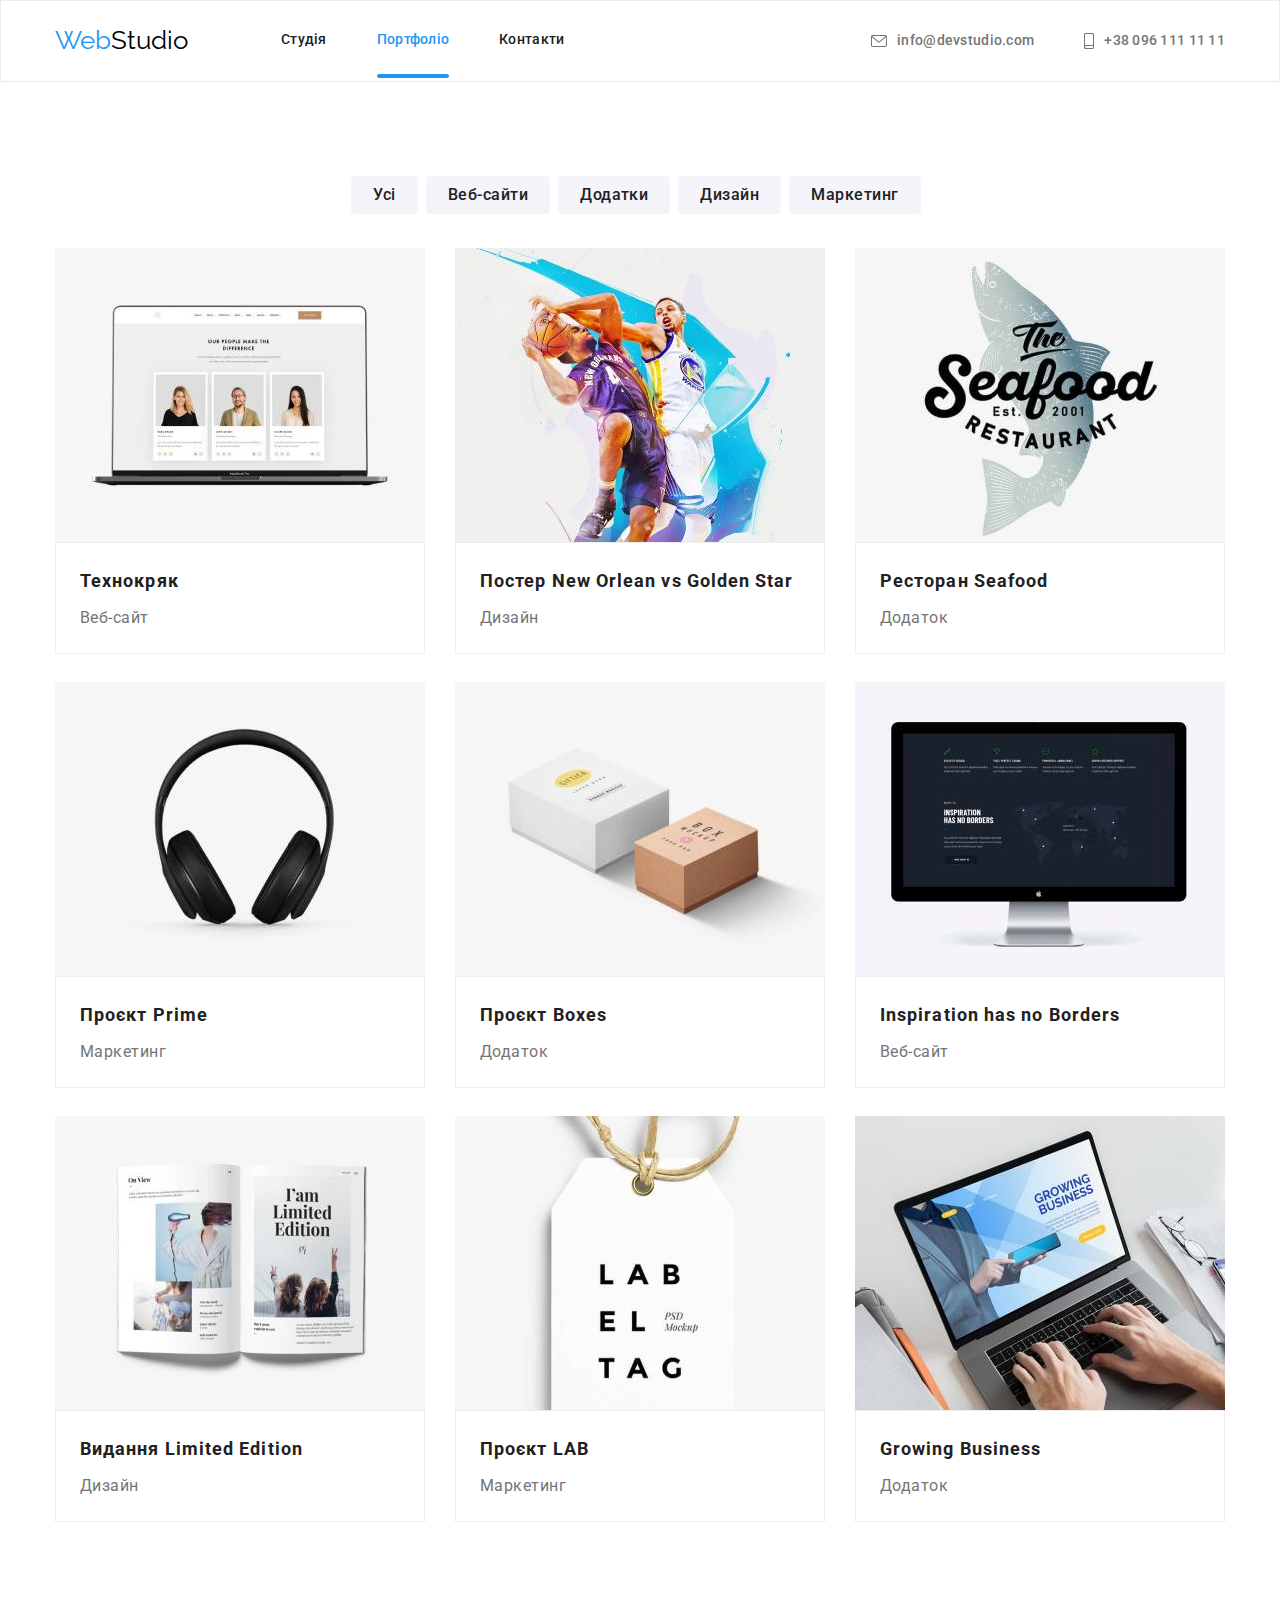
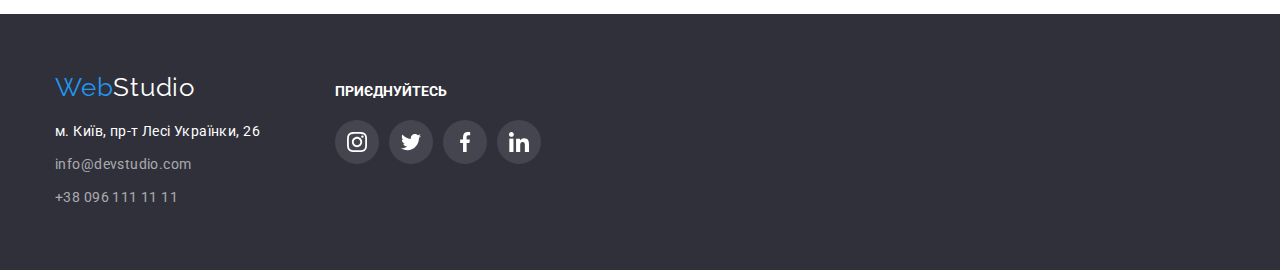
==== portfolio.html @ a906ef78 "hw" ====
<!DOCTYPE html>
<html lang="uk">
  <head>
    <meta charset="UTF-8" />
    <meta http-equiv="X-UA-Compatible" content="IE=edge" />
    <meta name="viewport" content="width=device-width, initial-scale=1.0" />
    <link rel="stylesheet" href="./css/modern-normalize.css" />
    <link rel="preconnect" href="https://fonts.googleapis.com" />
    <link rel="preconnect" href="https://fonts.gstatic.com" crossorigin />
    <link
      href="https://fonts.googleapis.com/css2?family=Raleway:wght@700&family=Roboto:wght@400;500;700;900&display=swap"
      rel="stylesheet"
    />
    <link rel="stylesheet" href="css/styles.css" />
    <title>Портфоліо</title>
  </head>
  <body>
    <header>
      <div class="container">
        <nav class="nav">
          <div class="logo">
            <a href="index.html"><span>Web</span>Studio</a>
          </div>
          <ul class="navbar">
            <li class="navbar_item"><a href="index.html">Студія</a></li>
            <li class="navbar_item current">
              <a href="portfolio.html" class="active_page">Портфоліо</a>
            </li>
            <li class="navbar_item"><a href="#">Контакти</a></li>
          </ul>
        </nav>
        <ul class="contacts">
          <li>
            <a href="mailto:info@devstudio.com" class="contacts-link">
              <svg class="icon-mail" width="16" height="12">
                <use href="img/features-img/sprite.svg#icon-mail"></use>
              </svg>
              info@devstudio.com</a
            >
          </li>
          <li>
            <a href="tel:+380961111111" class="contacts-link">
              <svg class="icon-smartphone" width="10" height="16">
                <use href="img/features-img/sprite.svg#icon-smartphone"></use>
              </svg>
              +38 096 111 11 11
            </a>
          </li>
        </ul>
      </div>
    </header>

    <main>
      <section class="portfolio_cards section">
        <div class="container">
          <h1 hidden>.</h1>
          <ul class="button_list">
            <li class="port_btn">
              <button type="button" class="filter">Усі</button>
            </li>
            <li class="port_btn">
              <button type="button" class="filter">Веб-сайти</button>
            </li>
            <li class="port_btn">
              <button type="button" class="filter">Додатки</button>
            </li>
            <li class="port_btn">
              <button type="button" class="filter">Дизайн</button>
            </li>
            <li class="port_btn">
              <button type="button" class="filter">Маркетинг</button>
            </li>
          </ul>

          <ul class="portfolio_list">
            <li class="port_list_item">
              <div class="portfolio_decription">
                <a
                  href="#"
                  target="_blank"
                  rel="noopener noreferrer"
                  class="portfolio-link"
                >
                  <img src="img/project_1.jpg" alt="Технокряк" width="370" />
                  <p class="portfolio-massage">
                    Ресурс пропонує комплексні пропозиції з різним рівнем
                    функціоналу та сервісів. Все це дозволить відвідувачу
                    отримати вичерпні відомості про компанію чи приватну особу.
                  </p>
                </a>
              </div>
              <div class="port-title">
                <h2>Технокряк</h2>
                <p>Веб-сайт</p>
              </div>
            </li>
            <li class="port_list_item">
              <div class="portfolio_decription">
                <a
                  href="#"
                  target="_blank"
                  rel="noopener noreferrer"
                  class="portfolio-link"
                >
                  <img
                    src="img/project_2.jpg"
                    alt="Постер New Orlean vs Golden Star"
                    width="370"
                  />
                  <p class="portfolio-massage">
                    Ресурс пропонує комплексні пропозиції з різним рівнем
                    функціоналу та сервісів. Все це дозволить відвідувачу
                    отримати вичерпні відомості про компанію чи приватну особу.
                  </p>
                </a>
              </div>
              <div class="port-title">
                <h2>Постер New Orlean vs Golden Star</h2>
                <p>Дизайн</p>
              </div>
            </li>
            <li class="port_list_item">
              <div class="portfolio_decription">
                <a
                  href="#"
                  target="_blank"
                  rel="noopener noreferrer"
                  class="portfolio-link"
                >
                  <img
                    src="img/project_3.jpg"
                    alt="Ресторан Seafood"
                    width="370"
                  />
                  <p class="portfolio-massage">
                    Ресурс пропонує комплексні пропозиції з різним рівнем
                    функціоналу та сервісів. Все це дозволить відвідувачу
                    отримати вичерпні відомості про компанію чи приватну особу.
                  </p>
               
              </div>
              <div class="port-title">
                <h2>Ресторан Seafood</h2>
                <p>Додаток</p>
              </div>
            </a>
            </li>
            <li class="port_list_item">
              <div class="portfolio_decription">
                <a
                  href="#"
                  target="_blank"
                  rel="noopener noreferrer"
                  class="portfolio-link"
                >
                  <img src="img/project_4.jpg" alt="Проєкт Prime" width="370" />
                  <p class="portfolio-massage">
                    Ресурс пропонує комплексні пропозиції з різним рівнем
                    функціоналу та сервісів. Все це дозволить відвідувачу
                    отримати вичерпні відомості про компанію чи приватну особу.
                  </p>
                </a>
              </div>
              <div class="port-title">
                <h2>Проєкт Prime</h2>
                <p>Маркетинг</p>
              </div>
            </li>
            <li class="port_list_item">
              <div class="portfolio_decription">
                <a
                  href="#"
                  target="_blank"
                  rel="noopener noreferrer"
                  class="portfolio-link"
                >
                  <img src="img/project_5.jpg" alt="Проєкт Boxes" width="370" />
                  <p class="portfolio-massage">
                    Ресурс пропонує комплексні пропозиції з різним рівнем
                    функціоналу та сервісів. Все це дозволить відвідувачу
                    отримати вичерпні відомості про компанію чи приватну особу.
                  </p>
                </a>
              </div>
              <div class="port-title">
                <h2>Проєкт Boxes</h2>
                <p>Додаток</p>
              </div>
            </li>
            <li class="port_list_item">
              <div class="portfolio_decription">
                <a
                  href="#"
                  target="_blank"
                  rel="noopener noreferrer"
                  class="portfolio-link"
                >
                  <img
                    src="img/project_6.jpg"
                    alt="Inspiration has no Borders"
                    width="370"
                  />
                  <p class="portfolio-massage">
                    Ресурс пропонує комплексні пропозиції з різним рівнем
                    функціоналу та сервісів. Все це дозволить відвідувачу
                    отримати вичерпні відомості про компанію чи приватну особу.
                  </p>
                </a>
              </div>
              <div class="port-title">
                <h2>Inspiration has no Borders</h2>
                <p>Веб-сайт</p>
              </div>
            </li>
            <li class="port_list_item">
              <div class="portfolio_decription">
                <a
                  href="#"
                  target="_blank"
                  rel="noopener noreferrer"
                  class="portfolio-link"
                >
                  <img
                    src="img/project_7.jpg"
                    alt="Видання Limited Edition"
                    width="370"
                  />
                  <p class="portfolio-massage">
                    Ресурс пропонує комплексні пропозиції з різним рівнем
                    функціоналу та сервісів. Все це дозволить відвідувачу
                    отримати вичерпні відомості про компанію чи приватну особу.
                  </p>
                </a>
              </div>
              <div class="port-title">
                <h2>Видання Limited Edition</h2>
                <p>Дизайн</p>
              </div>
            </li>
            <li class="port_list_item">
              <div class="portfolio_decription">
                <a
                  href="#"
                  target="_blank"
                  rel="noopener noreferrer"
                  class="portfolio-link"
                >
                  <img src="img/project_8.jpg" alt="Проєкт LAB" width="370" />
                  <p class="portfolio-massage">
                    Ресурс пропонує комплексні пропозиції з різним рівнем
                    функціоналу та сервісів. Все це дозволить відвідувачу
                    отримати вичерпні відомості про компанію чи приватну особу.
                  </p>
                </a>
              </div>
              <div class="port-title">
                <h2>Проєкт LAB</h2>
                <p>Маркетинг</p>
              </div>
            </li>
            <li class="port_list_item">
              <div class="portfolio_decription">
                <a
                  href="#"
                  target="_blank"
                  rel="noopener noreferrer"
                  class="portfolio-link"
                >
                  <img
                    src="img/project_9.jpg"
                    alt="Growing Business"
                    width="370"
                  />
                  <p class="portfolio-massage">
                    Ресурс пропонує комплексні пропозиції з різним рівнем
                    функціоналу та сервісів. Все це дозволить відвідувачу
                    отримати вичерпні відомості про компанію чи приватну особу.
                  </p>
                </a>
              </div>
              <div class="port-title">
                <h2>Growing Business</h2>
                <p>Додаток</p>
              </div>
            </li>
          </ul>
        </div>
      </section>
    </main>

    <footer>
      <div class="footer container">
        <div class="footer-media">
          <a href="index.html" class="footer-logo"><span>Web</span>Studio</a>
          <address>
            <a
              href="https://goo.gl/maps/Gp3ARR3Tay99MyRA6"
              target="_blank"
              rel="noopener noreferrer"
              class="address"
              >м. Київ, пр-т Лесі Українки, 26</a
            >
            <a href="mailto:info@devstudio.com" class="footer-mail"
              >info@devstudio.com</a
            >
            <a href="tel:+380961111111" class="footer-tel">+38 096 111 11 11</a>
          </address>
        </div>
        <div class="footer-social">
          <h2 class="footer-header">приєднуйтесь</h2>
          <ul class="footer-images">
            <li class="footer-social-item">
              <a href="#" class="footer-item-link">
                <svg class="icon icon-instagram" width="20" height="20">
                  <use href="img/features-img/sprite.svg#icon-instagram"></use>
                </svg>
              </a>
            </li>
            <li>
              <a href="#" class="footer-item-link">
                <svg class="icon icon-twitter" width="20" height="20">
                  <use href="img/features-img/sprite.svg#icon-twitter"></use>
                </svg>
              </a>
            </li>
            <li>
              <a href="#" class="footer-item-link">
                <svg class="icon icon-facebook" width="20" height="20">
                  <use href="img/features-img/sprite.svg#icon-facebook"></use>
                </svg>
              </a>
            </li>
            <li>
              <a href="#" class="footer-item-link">
                <svg class="icon icon-linkedin" width="20" height="20">
                  <use href="img/features-img/sprite.svg#icon-linkedin"></use>
                </svg>
              </a>
            </li>
          </ul>
        </div>
      </div>
    </footer>
  </body>
</html>
---- css/styles.css ----
* {
    margin: 0;
    padding: 0;
}

:root {
    --dark-background: #2F303A;
    --primary-color: #212121;
    --secondary-color: #757575;
    --brand-color: #2196F3;
    --light-color: #FFF;
    --bg-color: #F5F4FA;
}

body {
    font-family: 'Roboto', sans-serif;
    background-color: #FFF;
}

.container {
    max-width: 1200px;
    margin: 0 auto;
    padding: 0 15px;
}

header {

    border: 1px solid #ECECEC;
    padding: 25px 0;
}

header .container {
    display: flex;
    justify-content: space-between;
}

.current {
    color: var(--brand-color);
}

.current::after {
    content: '';
    position: relative;
    top: 28px;
    display: block;
    width: 100%;
    height: 4px;
    background-color: #2196F3;
    border-radius: 2px;
    text-decoration: none;
}


a {
    text-decoration: none;
}

.nav {
    display: flex;
    align-items: center;
}

.logo {
    font-family: 'Raleway';
    font-size: 26px;
    color: #001;
    /* margin-right: 68px; */
    text-decoration: none;
    display: flex;
}

.logo a {
    color: black;
}

.logo span {
    color: var(--brand-color);
}

ul {
    list-style-type: none;
}

.navbar {
    display: flex;
    margin-left: 93px;
}

.contacts {
    display: flex;
    align-items: center;

}


.contacts li {
    padding-right: 50px;
}

.contacts li:last-child {
    padding-right: 0;
}

.navbar_item {
    margin-right: 50px;
}

.navbar_item a {
    display: block;
    color: var(--primary-color);
    font-weight: 500;
    line-height: 1;
    font-size: 14px;
    letter-spacing: 0.02em;
}

.navbar_item a:hover,
.navbar_item a:focus,
.contacts-link:hover,
.contacts-link:focus {
    color: var(--brand-color);
    transition-timing-function: cubic-bezier(0.4, 0, 0.2, 1);
    transition-duration: 250ms;
}


.icon-smartphone,
.icon-mail {
    fill: currentColor;
}

.navbar_item:last-child {
    margin-right: 0;
}

.navbar_item .active_page {
    color: var(--brand-color);
}


.contacts-link {
    color: var(--secondary-color);
    font-weight: 500;
    font-size: 14px;
    line-height: 1.1;
    letter-spacing: 0.02em;
    text-decoration: none;
    display: flex;
    align-items: center;
}

.section {
    padding: 94px 0;
}

.uppersite {
    background-image: linear-gradient(rgba(47, 48, 58, 0.4), rgba(47, 48, 58, 0.4)), url(../img/background-header.jpg);
    /* background-image: url(../img/background-header.jpg); */
    background-repeat: no-repeat;
    background-position: 50%;
    padding: 200px 0;
    max-width: 1600px;
    margin: 0 auto;
}

.modal-wrap {
    position: fixed;
    top: 0;
    left: 0;
    width: 100%;
    height: 100%;
    background-color: rgba(0, 0, 0, 0.1);
    opacity: 1;
    transition-property: opacity;
    transition-duration: 250ms;
    transition-timing-function: cubic-bezier(0.4, 0, 0.2, 1);
}

.modal {
    max-width: 528px;
    width: 100%;
    height: 581px;
    position: absolute;
    left: 50%;
    top: 50%;
    transform: translate(-50%, -50%) scale(1);
    background: var(--light-color);
    box-shadow: 0px 1px 3px rgba(0, 0, 0, 0.12), 0px 1px 1px rgba(0, 0, 0, 0.14), 0px 2px 1px rgba(0, 0, 0, 0.2);
    border-radius: 4px;
    /* transform: scale(1); */
    transition-property: transform;
    transition-duration: 250ms;
    transition-timing-function: cubic-bezier(0.4, 0, 0.2, 1);
}

.modal-wrap.is-hidden {
    visibility: hidden;
    opacity: 0;
    pointer-events: none;
}

.btn-close {
    display: flex;
    width: 30px;
    height: 30px;
    margin-right: 8px;
    margin-top: 8px;
    margin-left: auto;
    margin-bottom: auto;
    border-radius: 50%;
    background: #FFFFFF;
    border: 1px solid rgba(0, 0, 0, 0.1);
    align-items: center;
    justify-content: center;
    cursor: pointer;
}

.site_header {
    color: var(--light-color);
    font-weight: 900;
    font-size: 44px;
    line-height: 136%;
    text-align: center;
    letter-spacing: 0.06em;
    text-transform: uppercase;
}

.frst_btn {
    display: block;
    width: 216px;
    height: 50px;
    background: var(--brand-color);
    font-weight: 700;
    font-size: 16px;
    align-items: center;
    text-align: center;
    letter-spacing: 0.06em;
    color: var(--light-color);
    margin: 0 auto;
    border-radius: 4px;
    border-style: none;
    margin-top: 30px;
    box-shadow: 0px 4px 4px rgba(0, 0, 0, 0.15);
    cursor: pointer;
}

.frst_btn:active {
    background-color: #188CE8;
}


.features-icon {
    display: flex;
    justify-content: center;
    align-items: center;
    margin-bottom: 30px;
    border-radius: 4px;
    background-color: var(--bg-color);
    row-gap: 30px;
    padding: 25px 100px;
}

.icon {
    fill: currentColor;
    display: block;
}

.icon-smartphone,
.icon-mail {
    margin-right: 10px;
}


.social {
    display: flex;
    justify-content: center;
    align-items: center;
    padding-bottom: 30px;
    gap: 10px;
}

.social-item-link {
    border-radius: 100px;
    padding: 12px;
    display: block;
    color: #AFB1B8;
}


.social-item-link:hover,
.social-item-link:focus {
    background-color: var(--brand-color);
    color: var(--light-color);
    transition-timing-function: cubic-bezier(0.4, 0, 0.2, 1);
    transition-duration: 250ms;
}

.features_list {
    display: flex;
    text-align: center;
    gap: 30px;
}


.features_subheader {
    font-size: 14px;
    line-height: 1;
    letter-spacing: 0.03em;
    text-transform: uppercase;
    color: var(--primary-colors);
    text-align: left;
}


.features_item p {
    font-size: 14px;
    line-height: 171%;
    letter-spacing: 0.03em;
    color: var(--secondary-color);
    padding-top: 10px;
    text-align: left;
}

.our_projects {
    min-height: 480px;
    padding-top: 0;
}

.our_projects h2 {
    font-size: 36px;
    line-height: 1;
    text-align: center;
    letter-spacing: 0.03em;
    color: var(--primary-color);
    margin-bottom: 50px;
}

.project_list {
    display: flex;
}

.project_list img {
    display: block;
}

.project_item {
    display: inline;
    margin-right: 30px;
    position: relative;
}

.project_item p {
    font-weight: 700;
    font-size: 14px;
    line-height: 16px;
    text-align: center;
    letter-spacing: 0.03em;
    text-transform: uppercase;
    color: #FFFFFF;
    background: rgba(47, 48, 58, 0.8);
    position: absolute;
    padding: 27px 5px;
    width: 100%;
    left: 0;
    bottom: 0;
    ;
}

.project_item:last-child {
    margin-right: 0;
}

.our_team {
    min-height: 648px;
    background-color: var(--bg-color);
    text-align: center;
}

.our_team h2 {
    font-size: 36px;
    line-height: 1;
    text-align: center;
    letter-spacing: 0.03em;
    color: var(--primary-color);
    /* padding-top: 94px; */
}

.card {
    display: inline-block;
    margin-right: 30px;
    background-color: var(--light-color);
    margin-top: 50px;
    box-shadow: 0px 1px 3px rgba(0, 0, 0, 0.12), 0px 1px 1px rgba(0, 0, 0, 0.14), 0px 2px 1px rgba(0, 0, 0, 0.2);
    border-radius: 0px 0px 4px 4px;
}

.card_list {
    display: flex;
}

.card:last-child {
    margin-right: 0;
}

.card h3 {
    font-weight: 500;
    font-size: 16px;
    line-height: 1;
    text-align: center;
    letter-spacing: 0.03em;
    color: var(--primary-color);
    margin-top: 30px;

}

.card p {
    font-size: 16px;
    line-height: 1;
    text-align: center;
    letter-spacing: 0.03em;
    color: var(--secondary-color);
    margin-top: 10px;
    margin-bottom: 30px;
}



.partners-item {
    display: flex;
    justify-content: center;
    gap: 30px;
}

.partner-title {
    font-weight: 700;
    font-size: 36px;
    line-height: 42px;
    text-align: center;
    letter-spacing: 0.03em;
    color: var(--primary-color);
    margin-bottom: 50px;

}

.partners-link:hover,
.partners-link:focus {
    border: 1px solid var(--brand-color);
    color: var(--brand-color);
    transition-timing-function: cubic-bezier(0.4, 0, 0.2, 1);
    transition-duration: 250ms;
}

.partners-link {
    width: 170px;
    height: 92px;
    border: 1px solid #AFB1B8;
    border-radius: 4px;
    color: #AFB1B8;
    display: flex;
    align-items: center;
    justify-content: center;
}

footer {
    background-color: var(--dark-background);
    padding-left: 215px;
    padding: 60px 0;

}

footer a {
    display: block;
}

.footer-logo {
    font-family: 'Raleway';
    font-size: 26px;
    line-height: 1;
    letter-spacing: 0.03em;
    color: var(--light-color);
}

.footer {
    display: flex;
}

.footer-logo span {
    color: var(--brand-color);
}

address a {
    clear: left;
}

.address {
    font-style: normal;
    font-size: 14px;
    line-height: 171%;
    letter-spacing: 0.03em;
    color: var(--light-color);
    margin-top: 20px;
}

.footer-mail,
.footer-tel {
    font-style: normal;
    font-size: 14px;
    line-height: 171%;
    letter-spacing: 0.03em;
    color: rgba(255, 255, 255, 0.6);
    margin-top: 9px;
}

.footer-mail:focus,
.footer-tel:focus,
.footer-mail:hover,
.footer-tel:hover,
.address:focus,
.address:hover {
    color: var(--brand-color);
    transition-timing-function: cubic-bezier(0.4, 0, 0.2, 1);
    transition-duration: 250ms;
}


.footer-header {
    font-weight: 700;
    font-size: 14px;
    line-height: 1.14;
    text-transform: uppercase;
    margin-left: 5px;
    color: var(--light-color);
}

.f .footer {
    display: flex;
    justify-content: center;
    align-items: center;
    padding-bottom: 30px;
    gap: 10px;
    width: 1200px;
}

.footer-item-link {
    display: flex;
    width: 44px;
    height: 44px;
    fill: var(--white-text-color);
    background-color: rgba(255, 255, 255, 0.1);
    margin-left: 5px;
    margin-right: 5px;
    margin-top: 0px;
    margin-bottom: 0px;
    border-radius: 50%;
    background-position: 50% 50%;
    align-items: center;
    justify-content: center;
    color: var(--light-color);
}

.footer-images {
    display: flex;
    align-items: center;
    justify-content: center;
    margin-top: 20px;
}

.footer-item-link:hover,
.footer-item-link:focus {
    background-color: var(--brand-color);
    color: var(--light-color);
    transition-timing-function: cubic-bezier(0.4, 0, 0.2, 1);
    transition-duration: 250ms;
}

.footer-social {
    margin-left: 70px;
    margin-top: 10px;
}

/* .footer-container {
    width: 1200px;
    padding-left: 15px;
    padding-right: 15px;
    margin: 0 auto;
} */

.portfolio_cards {
    min-height: 1360px;
    /* padding: 94px 0; */
}

.button_list {
    display: flex;
    justify-content: center;
}

.port_btn .filter {
    font-weight: 500;
    font-size: 16px;
    line-height: 162%;
    letter-spacing: 0.03em;
    color: var(--primary-color);
    background-color: var(--bg-color);
    border-radius: 4px;
    border-style: none;
    padding: 6px 22px;
    margin-right: 8px;
    cursor: pointer;
}

.filter:focus,
.filter:hover {
    color: var(--light-color);
    background-color: var(--brand-color);
    box-shadow: 0px 3px 1px rgba(0, 0, 0, 0.1), 0px 1px 2px rgba(0, 0, 0, 0.08), 0px 2px 2px rgba(0, 0, 0, 0.12);
    transition-timing-function: cubic-bezier(0.4, 0, 0.2, 1);
    transition-duration: 250ms;
}

.portfolio_list {
    margin-top: 34px;
    display: flex;
    flex-wrap: wrap;
    gap: 30px;
}

.port_list_item:hover {
    box-shadow: 0px 1px 1px rgba(0, 0, 0, 0.12),
        0px 4px 4px rgba(0, 0, 0, 0.06),
        1px 4px 6px rgba(0, 0, 0, 0.16);
    transition-timing-function: cubic-bezier(0.4, 0, 0.2, 1);
    transition-duration: 250ms;

}

.port_list_item {
    width: 370px;
    height: 404px;

}

.port-title h2 {
    font-size: 18px;
    line-height: 2;
    letter-spacing: 0.06em;
    color: var(--primary-color);
    margin-bottom: 4px;
}

.port-title p {
    font-size: 16px;
    line-height: 1.88;
    letter-spacing: 0.03em;
    color: var(--secondary-color);
}

.port-title {
    padding: 20px 24px;
    border: 1px solid #eeeeee;
}

.port_list_item img {
    display: block;
}

.portfolio-link {
    position: relative;
}

.portfolio-massage {
    font-style: normal;
    font-weight: 400;
    font-size: 18px;
    line-height: 1.5;
    padding: 63px 24px;
    color: var(--light-color);
    background-color: rgba(33, 150, 243, 0.9);
    position: absolute;
    top: 0;
    left: 0;
    width: 370px;
    height: 294px;
    opacity: 0;
    transform: translateY(100%);
    transition-property: opacity, transform;
    transition-duration: 250ms;
    transition-timing-function: cubic-bezier(0.4, 0, 0.2, 1);
}

.port_list_item:hover .portfolio-massage {
    opacity: 1;
    transform: translateY(0%);
}
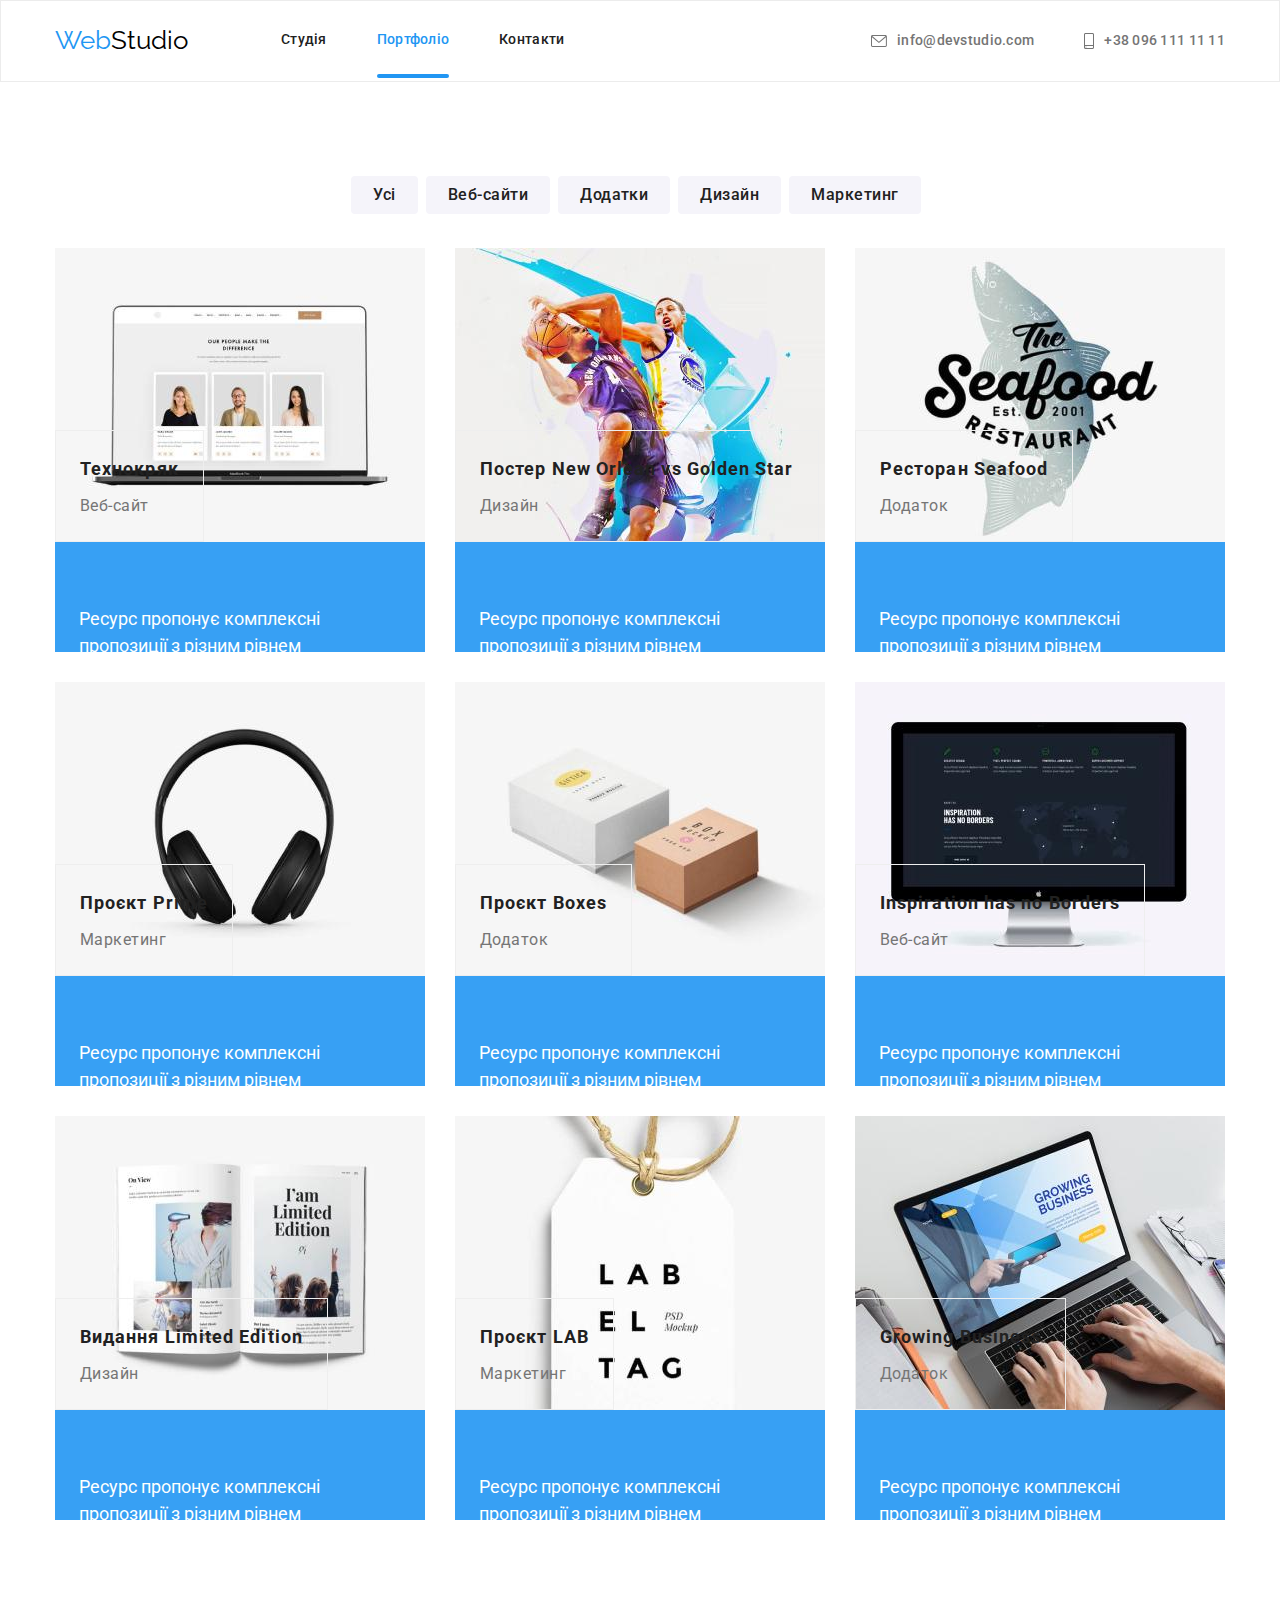
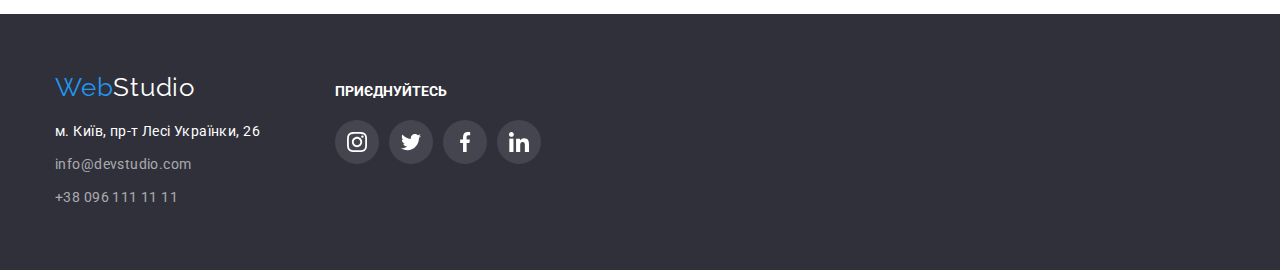
==== commit 248aafd4: "upd" ====
--- a/portfolio.html
+++ b/portfolio.html
@@ -74,171 +74,160 @@
 
           <ul class="portfolio_list">
             <li class="port_list_item">
-              <div class="portfolio_decription">
-                <a
-                  href="#"
-                  target="_blank"
-                  rel="noopener noreferrer"
-                  class="portfolio-link"
-                >
-                  <img src="img/project_1.jpg" alt="Технокряк" width="370" />
-                  <p class="portfolio-massage">
-                    Ресурс пропонує комплексні пропозиції з різним рівнем
-                    функціоналу та сервісів. Все це дозволить відвідувачу
-                    отримати вичерпні відомості про компанію чи приватну особу.
-                  </p>
-                </a>
-              </div>
-              <div class="port-title">
-                <h2>Технокряк</h2>
-                <p>Веб-сайт</p>
-              </div>
-            </li>
-            <li class="port_list_item">
-              <div class="portfolio_decription">
-                <a
-                  href="#"
-                  target="_blank"
-                  rel="noopener noreferrer"
-                  class="portfolio-link"
-                >
-                  <img
-                    src="img/project_2.jpg"
-                    alt="Постер New Orlean vs Golden Star"
-                    width="370"
-                  />
-                  <p class="portfolio-massage">
-                    Ресурс пропонує комплексні пропозиції з різним рівнем
-                    функціоналу та сервісів. Все це дозволить відвідувачу
-                    отримати вичерпні відомості про компанію чи приватну особу.
-                  </p>
-                </a>
-              </div>
-              <div class="port-title">
-                <h2>Постер New Orlean vs Golden Star</h2>
-                <p>Дизайн</p>
-              </div>
-            </li>
-            <li class="port_list_item">
-              <div class="portfolio_decription">
-                <a
-                  href="#"
-                  target="_blank"
-                  rel="noopener noreferrer"
-                  class="portfolio-link"
-                >
-                  <img
-                    src="img/project_3.jpg"
-                    alt="Ресторан Seafood"
-                    width="370"
-                  />
-                  <p class="portfolio-massage">
-                    Ресурс пропонує комплексні пропозиції з різним рівнем
-                    функціоналу та сервісів. Все це дозволить відвідувачу
-                    отримати вичерпні відомості про компанію чи приватну особу.
-                  </p>
-               
-              </div>
-              <div class="port-title">
-                <h2>Ресторан Seafood</h2>
-                <p>Додаток</p>
-              </div>
-            </a>
-            </li>
-            <li class="port_list_item">
-              <div class="portfolio_decription">
-                <a
-                  href="#"
-                  target="_blank"
-                  rel="noopener noreferrer"
-                  class="portfolio-link"
-                >
-                  <img src="img/project_4.jpg" alt="Проєкт Prime" width="370" />
-                  <p class="portfolio-massage">
-                    Ресурс пропонує комплексні пропозиції з різним рівнем
-                    функціоналу та сервісів. Все це дозволить відвідувачу
-                    отримати вичерпні відомості про компанію чи приватну особу.
-                  </p>
-                </a>
-              </div>
-              <div class="port-title">
-                <h2>Проєкт Prime</h2>
-                <p>Маркетинг</p>
-              </div>
-            </li>
-            <li class="port_list_item">
-              <div class="portfolio_decription">
-                <a
-                  href="#"
-                  target="_blank"
-                  rel="noopener noreferrer"
-                  class="portfolio-link"
-                >
-                  <img src="img/project_5.jpg" alt="Проєкт Boxes" width="370" />
-                  <p class="portfolio-massage">
-                    Ресурс пропонує комплексні пропозиції з різним рівнем
-                    функціоналу та сервісів. Все це дозволить відвідувачу
-                    отримати вичерпні відомості про компанію чи приватну особу.
-                  </p>
-                </a>
-              </div>
-              <div class="port-title">
-                <h2>Проєкт Boxes</h2>
-                <p>Додаток</p>
-              </div>
-            </li>
-            <li class="port_list_item">
-              <div class="portfolio_decription">
-                <a
-                  href="#"
-                  target="_blank"
-                  rel="noopener noreferrer"
-                  class="portfolio-link"
-                >
-                  <img
-                    src="img/project_6.jpg"
-                    alt="Inspiration has no Borders"
-                    width="370"
-                  />
-                  <p class="portfolio-massage">
-                    Ресурс пропонує комплексні пропозиції з різним рівнем
-                    функціоналу та сервісів. Все це дозволить відвідувачу
-                    отримати вичерпні відомості про компанію чи приватну особу.
-                  </p>
-                </a>
-              </div>
-              <div class="port-title">
-                <h2>Inspiration has no Borders</h2>
-                <p>Веб-сайт</p>
-              </div>
-            </li>
-            <li class="port_list_item">
-              <div class="portfolio_decription">
-                <a
-                  href="#"
-                  target="_blank"
-                  rel="noopener noreferrer"
-                  class="portfolio-link"
-                >
-                  <img
-                    src="img/project_7.jpg"
-                    alt="Видання Limited Edition"
-                    width="370"
-                  />
-                  <p class="portfolio-massage">
-                    Ресурс пропонує комплексні пропозиції з різним рівнем
-                    функціоналу та сервісів. Все це дозволить відвідувачу
-                    отримати вичерпні відомості про компанію чи приватну особу.
-                  </p>
-                </a>
-              </div>
-              <div class="port-title">
-                <h2>Видання Limited Edition</h2>
-                <p>Дизайн</p>
-              </div>
-            </li>
-            <li class="port_list_item">
-              <div class="portfolio_decription">
+              <a
+                href="#"
+                target="_blank"
+                rel="noopener noreferrer"
+                class="portfolio-link"
+              >
+                <img src="img/project_1.jpg" alt="Технокряк" width="370" />
+                <p class="portfolio-massage">
+                  Ресурс пропонує комплексні пропозиції з різним рівнем
+                  функціоналу та сервісів. Все це дозволить відвідувачу отримати
+                  вичерпні відомості про компанію чи приватну особу.
+                </p>
+
+                <div class="port-title">
+                  <h2>Технокряк</h2>
+                  <p>Веб-сайт</p>
+                </div>
+              </a>
+            </li>
+            <li class="port_list_item">
+              <a
+                href="#"
+                target="_blank"
+                rel="noopener noreferrer"
+                class="portfolio-link"
+              >
+                <img
+                  src="img/project_2.jpg"
+                  alt="Постер New Orlean vs Golden Star"
+                  width="370"
+                />
+                <p class="portfolio-massage">
+                  Ресурс пропонує комплексні пропозиції з різним рівнем
+                  функціоналу та сервісів. Все це дозволить відвідувачу отримати
+                  вичерпні відомості про компанію чи приватну особу.
+                </p>
+
+                <div class="port-title">
+                  <h2>Постер New Orlean vs Golden Star</h2>
+                  <p>Дизайн</p>
+                </div>
+              </a>
+            </li>
+            <li class="port_list_item">
+              <a
+                href="#"
+                target="_blank"
+                rel="noopener noreferrer"
+                class="portfolio-link"
+              >
+                <img
+                  src="img/project_3.jpg"
+                  alt="Ресторан Seafood"
+                  width="370"
+                />
+                <p class="portfolio-massage">
+                  Ресурс пропонує комплексні пропозиції з різним рівнем
+                  функціоналу та сервісів. Все це дозволить відвідувачу отримати
+                  вичерпні відомості про компанію чи приватну особу.
+                </p>
+
+                <div class="port-title">
+                  <h2>Ресторан Seafood</h2>
+                  <p>Додаток</p>
+                </div>
+              </a>
+            </li>
+            <li class="port_list_item">
+              <a
+                href="#"
+                target="_blank"
+                rel="noopener noreferrer"
+                class="portfolio-link"
+              >
+                <img src="img/project_4.jpg" alt="Проєкт Prime" width="370" />
+                <p class="portfolio-massage">
+                  Ресурс пропонує комплексні пропозиції з різним рівнем
+                  функціоналу та сервісів. Все це дозволить відвідувачу отримати
+                  вичерпні відомості про компанію чи приватну особу.
+                </p>
+
+                <div class="port-title">
+                  <h2>Проєкт Prime</h2>
+                  <p>Маркетинг</p>
+                </div>
+              </a>
+            </li>
+            <li class="port_list_item">
+              <a
+                href="#"
+                target="_blank"
+                rel="noopener noreferrer"
+                class="portfolio-link"
+              >
+                <img src="img/project_5.jpg" alt="Проєкт Boxes" width="370" />
+                <p class="portfolio-massage">
+                  Ресурс пропонує комплексні пропозиції з різним рівнем
+                  функціоналу та сервісів. Все це дозволить відвідувачу отримати
+                  вичерпні відомості про компанію чи приватну особу.
+                </p>
+                <div class="port-title">
+                  <h2>Проєкт Boxes</h2>
+                  <p>Додаток</p>
+                </div>
+              </a>
+            </li>
+            <li class="port_list_item">
+              <a
+                href="#"
+                target="_blank"
+                rel="noopener noreferrer"
+                class="portfolio-link"
+              >
+                <img
+                  src="img/project_6.jpg"
+                  alt="Inspiration has no Borders"
+                  width="370"
+                />
+                <p class="portfolio-massage">
+                  Ресурс пропонує комплексні пропозиції з різним рівнем
+                  функціоналу та сервісів. Все це дозволить відвідувачу отримати
+                  вичерпні відомості про компанію чи приватну особу.
+                </p>
+
+                <div class="port-title">
+                  <h2>Inspiration has no Borders</h2>
+                  <p>Веб-сайт</p>
+                </div>
+              </a>
+            </li>
+            <li class="port_list_item">
+              <a
+                href="#"
+                target="_blank"
+                rel="noopener noreferrer"
+                class="portfolio-link"
+              >
+                <img
+                  src="img/project_7.jpg"
+                  alt="Видання Limited Edition"
+                  width="370"
+                />
+                <p class="portfolio-massage">
+                  Ресурс пропонує комплексні пропозиції з різним рівнем
+                  функціоналу та сервісів. Все це дозволить відвідувачу отримати
+                  вичерпні відомості про компанію чи приватну особу.
+                </p>
+                <div class="port-title">
+                  <h2>Видання Limited Edition</h2>
+                  <p>Дизайн</p>
+                </div>
+              </a>
+            </li>
+            <li class="port_list_item">
                 <a
                   href="#"
                   target="_blank"
@@ -251,15 +240,13 @@
                     функціоналу та сервісів. Все це дозволить відвідувачу
                     отримати вичерпні відомості про компанію чи приватну особу.
                   </p>
-                </a>
-              </div>
               <div class="port-title">
                 <h2>Проєкт LAB</h2>
                 <p>Маркетинг</p>
               </div>
-            </li>
-            <li class="port_list_item">
-              <div class="portfolio_decription">
+            </a>
+            </li>
+            <li class="port_list_item">
                 <a
                   href="#"
                   target="_blank"
@@ -276,12 +263,11 @@
                     функціоналу та сервісів. Все це дозволить відвідувачу
                     отримати вичерпні відомості про компанію чи приватну особу.
                   </p>
-                </a>
-              </div>
               <div class="port-title">
                 <h2>Growing Business</h2>
                 <p>Додаток</p>
               </div>
+            </a>
             </li>
           </ul>
         </div>
--- a/css/styles.css
+++ b/css/styles.css
@@ -632,6 +632,7 @@
     transition-timing-function: cubic-bezier(0.4, 0, 0.2, 1);
     transition-duration: 250ms;
 
+
 }
 
 .port_list_item {
@@ -658,6 +659,9 @@
 .port-title {
     padding: 20px 24px;
     border: 1px solid #eeeeee;
+    z-index: 2;
+    position: absolute;
+    bottom: 0;
 }
 
 .port_list_item img {
@@ -669,26 +673,26 @@
 }
 
 .portfolio-massage {
-    font-style: normal;
-    font-weight: 400;
     font-size: 18px;
     line-height: 1.5;
     padding: 63px 24px;
     color: var(--light-color);
     background-color: rgba(33, 150, 243, 0.9);
     position: absolute;
-    top: 0;
+    top: 100%;
     left: 0;
     width: 370px;
     height: 294px;
-    opacity: 0;
-    transform: translateY(100%);
-    transition-property: opacity, transform;
-    transition-duration: 250ms;
-    transition-timing-function: cubic-bezier(0.4, 0, 0.2, 1);
-}
-
-.port_list_item:hover .portfolio-massage {
-    opacity: 1;
-    transform: translateY(0%);
-}
+    transition-property: top;
+    transition-duration: 250ms;
+    transition-timing-function: cubic-bezier(0.4, 0, 0.2, 1);
+    z-index: 1;
+}
+
+.portfolio-link:hover .portfolio-massage {
+    top: 0;
+}
+
+.port_list_item {
+    overflow: hidden;
+}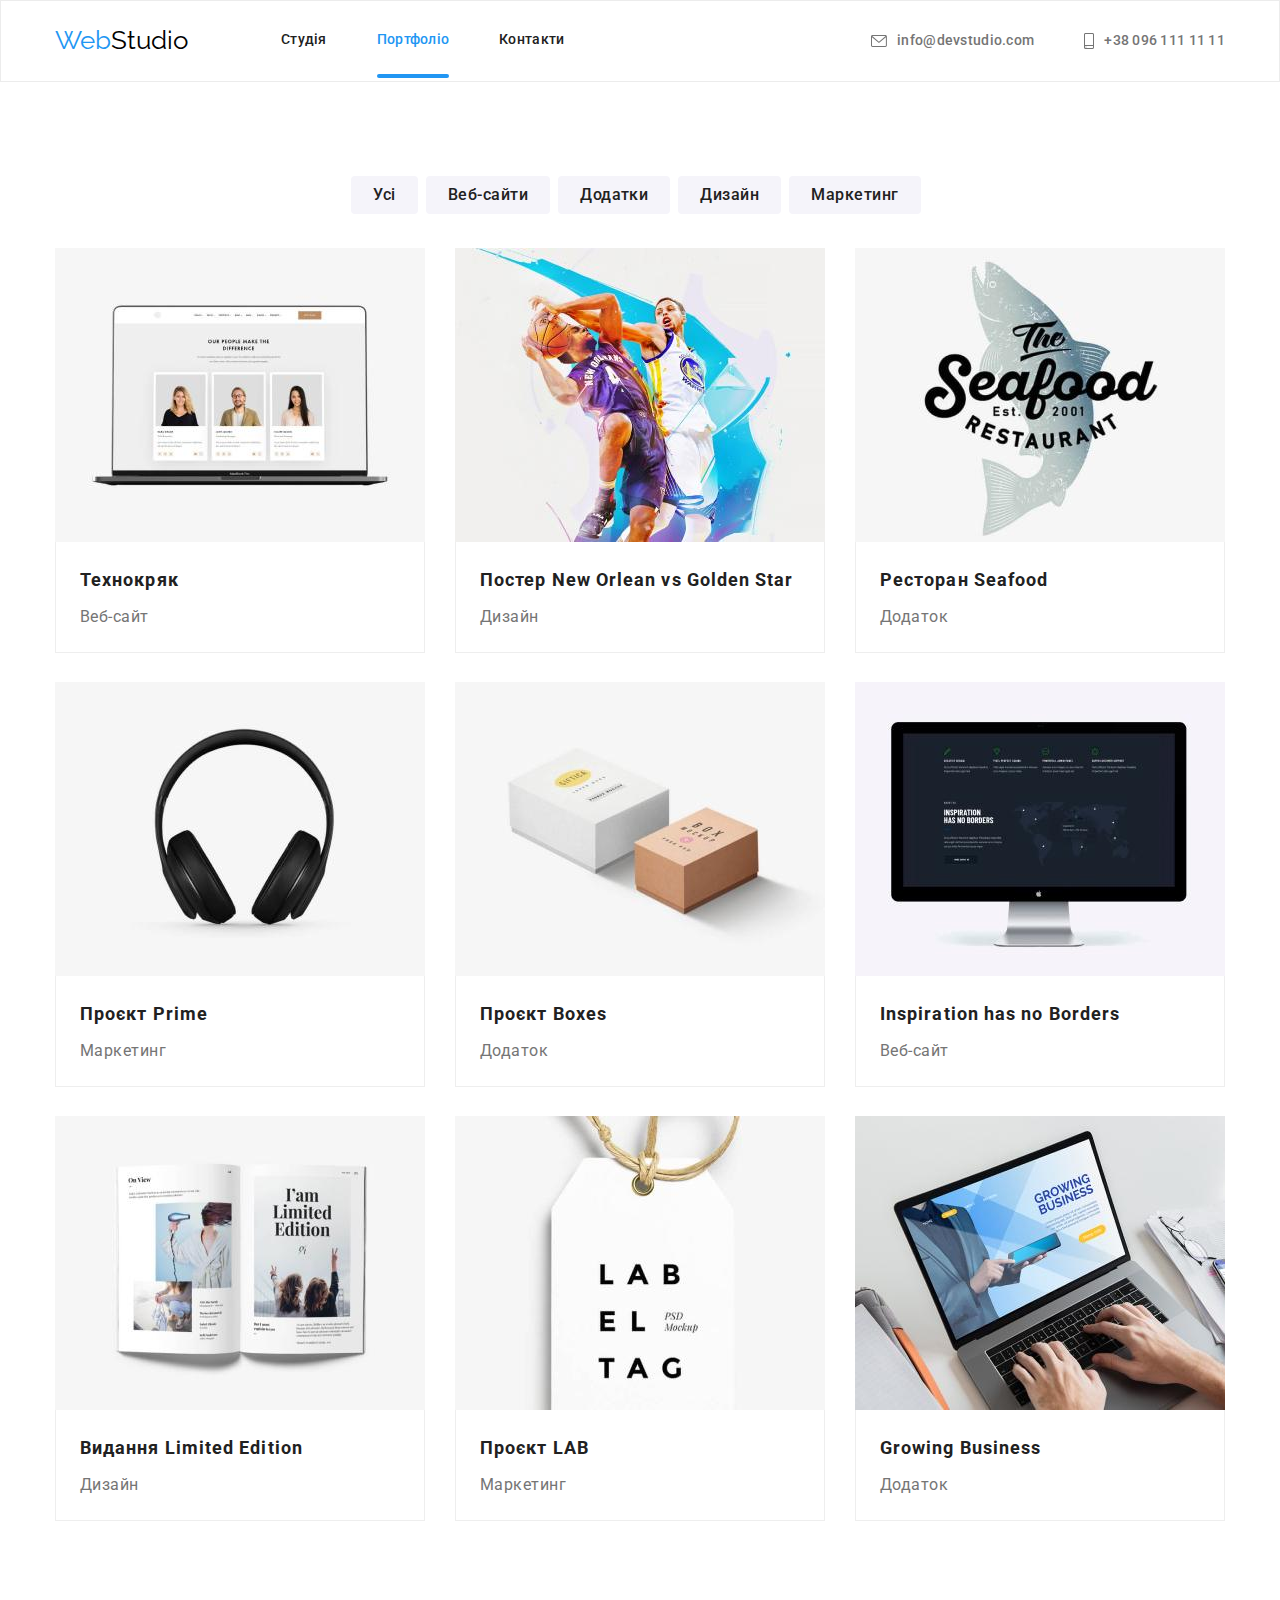
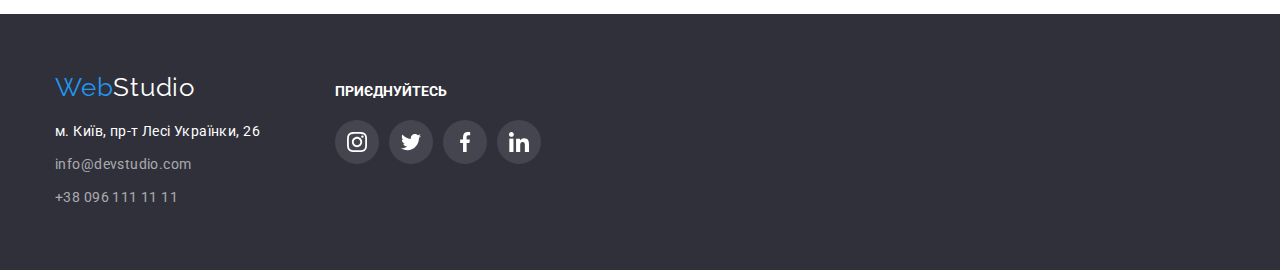
==== commit 68f69296: "upd" ====
--- a/portfolio.html
+++ b/portfolio.html
@@ -80,194 +80,207 @@
                 rel="noopener noreferrer"
                 class="portfolio-link"
               >
-                <img src="img/project_1.jpg" alt="Технокряк" width="370" />
-                <p class="portfolio-massage">
-                  Ресурс пропонує комплексні пропозиції з різним рівнем
-                  функціоналу та сервісів. Все це дозволить відвідувачу отримати
-                  вичерпні відомості про компанію чи приватну особу.
-                </p>
-
-                <div class="port-title">
-                  <h2>Технокряк</h2>
-                  <p>Веб-сайт</p>
-                </div>
-              </a>
-            </li>
-            <li class="port_list_item">
-              <a
-                href="#"
-                target="_blank"
-                rel="noopener noreferrer"
-                class="portfolio-link"
-              >
-                <img
-                  src="img/project_2.jpg"
-                  alt="Постер New Orlean vs Golden Star"
-                  width="370"
-                />
-                <p class="portfolio-massage">
-                  Ресурс пропонує комплексні пропозиції з різним рівнем
-                  функціоналу та сервісів. Все це дозволить відвідувачу отримати
-                  вичерпні відомості про компанію чи приватну особу.
-                </p>
-
-                <div class="port-title">
-                  <h2>Постер New Orlean vs Golden Star</h2>
-                  <p>Дизайн</p>
-                </div>
-              </a>
-            </li>
-            <li class="port_list_item">
-              <a
-                href="#"
-                target="_blank"
-                rel="noopener noreferrer"
-                class="portfolio-link"
-              >
-                <img
-                  src="img/project_3.jpg"
-                  alt="Ресторан Seafood"
-                  width="370"
-                />
-                <p class="portfolio-massage">
-                  Ресурс пропонує комплексні пропозиції з різним рівнем
-                  функціоналу та сервісів. Все це дозволить відвідувачу отримати
-                  вичерпні відомості про компанію чи приватну особу.
-                </p>
-
-                <div class="port-title">
-                  <h2>Ресторан Seafood</h2>
-                  <p>Додаток</p>
-                </div>
-              </a>
-            </li>
-            <li class="port_list_item">
-              <a
-                href="#"
-                target="_blank"
-                rel="noopener noreferrer"
-                class="portfolio-link"
-              >
-                <img src="img/project_4.jpg" alt="Проєкт Prime" width="370" />
-                <p class="portfolio-massage">
-                  Ресурс пропонує комплексні пропозиції з різним рівнем
-                  функціоналу та сервісів. Все це дозволить відвідувачу отримати
-                  вичерпні відомості про компанію чи приватну особу.
-                </p>
-
-                <div class="port-title">
-                  <h2>Проєкт Prime</h2>
-                  <p>Маркетинг</p>
-                </div>
-              </a>
-            </li>
-            <li class="port_list_item">
-              <a
-                href="#"
-                target="_blank"
-                rel="noopener noreferrer"
-                class="portfolio-link"
-              >
-                <img src="img/project_5.jpg" alt="Проєкт Boxes" width="370" />
-                <p class="portfolio-massage">
-                  Ресурс пропонує комплексні пропозиції з різним рівнем
-                  функціоналу та сервісів. Все це дозволить відвідувачу отримати
-                  вичерпні відомості про компанію чи приватну особу.
-                </p>
-                <div class="port-title">
-                  <h2>Проєкт Boxes</h2>
-                  <p>Додаток</p>
-                </div>
-              </a>
-            </li>
-            <li class="port_list_item">
-              <a
-                href="#"
-                target="_blank"
-                rel="noopener noreferrer"
-                class="portfolio-link"
-              >
-                <img
-                  src="img/project_6.jpg"
-                  alt="Inspiration has no Borders"
-                  width="370"
-                />
-                <p class="portfolio-massage">
-                  Ресурс пропонує комплексні пропозиції з різним рівнем
-                  функціоналу та сервісів. Все це дозволить відвідувачу отримати
-                  вичерпні відомості про компанію чи приватну особу.
-                </p>
-
-                <div class="port-title">
-                  <h2>Inspiration has no Borders</h2>
-                  <p>Веб-сайт</p>
-                </div>
-              </a>
-            </li>
-            <li class="port_list_item">
-              <a
-                href="#"
-                target="_blank"
-                rel="noopener noreferrer"
-                class="portfolio-link"
-              >
-                <img
-                  src="img/project_7.jpg"
-                  alt="Видання Limited Edition"
-                  width="370"
-                />
-                <p class="portfolio-massage">
-                  Ресурс пропонує комплексні пропозиції з різним рівнем
-                  функціоналу та сервісів. Все це дозволить відвідувачу отримати
-                  вичерпні відомості про компанію чи приватну особу.
-                </p>
-                <div class="port-title">
-                  <h2>Видання Limited Edition</h2>
-                  <p>Дизайн</p>
-                </div>
-              </a>
-            </li>
-            <li class="port_list_item">
-                <a
-                  href="#"
-                  target="_blank"
-                  rel="noopener noreferrer"
-                  class="portfolio-link"
-                >
-                  <img src="img/project_8.jpg" alt="Проєкт LAB" width="370" />
+                <div class="img_wraper">
+                  <img src="img/project_1.jpg" alt="Технокряк" width="370" />
                   <p class="portfolio-massage">
                     Ресурс пропонує комплексні пропозиції з різним рівнем
                     функціоналу та сервісів. Все це дозволить відвідувачу
                     отримати вичерпні відомості про компанію чи приватну особу.
                   </p>
-              <div class="port-title">
-                <h2>Проєкт LAB</h2>
-                <p>Маркетинг</p>
-              </div>
-            </a>
-            </li>
-            <li class="port_list_item">
-                <a
-                  href="#"
-                  target="_blank"
-                  rel="noopener noreferrer"
-                  class="portfolio-link"
-                >
-                  <img
-                    src="img/project_9.jpg"
-                    alt="Growing Business"
-                    width="370"
-                  />
-                  <p class="portfolio-massage">
-                    Ресурс пропонує комплексні пропозиції з різним рівнем
-                    функціоналу та сервісів. Все це дозволить відвідувачу
-                    отримати вичерпні відомості про компанію чи приватну особу.
-                  </p>
-              <div class="port-title">
-                <h2>Growing Business</h2>
-                <p>Додаток</p>
-              </div>
-            </a>
+                </div>
+                <div class="port-title">
+                  <h2>Технокряк</h2>
+                  <p>Веб-сайт</p>
+                </div>
+              </a>
+            </li>
+            <li class="port_list_item">
+              <a
+                href="#"
+                target="_blank"
+                rel="noopener noreferrer"
+                class="portfolio-link"
+              >
+              <div class="img_wraper">
+                <img
+                  src="img/project_2.jpg"
+                  alt="Постер New Orlean vs Golden Star"
+                  width="370"
+                />
+                <p class="portfolio-massage">
+                  Ресурс пропонує комплексні пропозиції з різним рівнем
+                  функціоналу та сервісів. Все це дозволить відвідувачу отримати
+                  вичерпні відомості про компанію чи приватну особу.
+                </p>
+              </div>
+                <div class="port-title">
+                  <h2>Постер New Orlean vs Golden Star</h2>
+                  <p>Дизайн</p>
+                </div>
+              </a>
+            </li>
+            <li class="port_list_item">
+              <a
+                href="#"
+                target="_blank"
+                rel="noopener noreferrer"
+                class="portfolio-link"
+              >
+              <div class="img_wraper">
+                <img
+                  src="img/project_3.jpg"
+                  alt="Ресторан Seafood"
+                  width="370"
+                />
+                <p class="portfolio-massage">
+                  Ресурс пропонує комплексні пропозиції з різним рівнем
+                  функціоналу та сервісів. Все це дозволить відвідувачу отримати
+                  вичерпні відомості про компанію чи приватну особу.
+                </p>
+              </div>
+                <div class="port-title">
+                  <h2>Ресторан Seafood</h2>
+                  <p>Додаток</p>
+                </div>
+              </a>
+            </li>
+            <li class="port_list_item">
+              <a
+                href="#"
+                target="_blank"
+                rel="noopener noreferrer"
+                class="portfolio-link"
+              >
+              <div class="img_wraper">
+                <img src="img/project_4.jpg" alt="Проєкт Prime" width="370" />
+                <p class="portfolio-massage">
+                  Ресурс пропонує комплексні пропозиції з різним рівнем
+                  функціоналу та сервісів. Все це дозволить відвідувачу отримати
+                  вичерпні відомості про компанію чи приватну особу.
+                </p>
+              </div>
+                <div class="port-title">
+                  <h2>Проєкт Prime</h2>
+                  <p>Маркетинг</p>
+                </div>
+              </a>
+            </li>
+            <li class="port_list_item">
+              <a
+                href="#"
+                target="_blank"
+                rel="noopener noreferrer"
+                class="portfolio-link"
+              >
+              <div class="img_wraper">
+                <img src="img/project_5.jpg" alt="Проєкт Boxes" width="370" />
+                <p class="portfolio-massage">
+                  Ресурс пропонує комплексні пропозиції з різним рівнем
+                  функціоналу та сервісів. Все це дозволить відвідувачу отримати
+                  вичерпні відомості про компанію чи приватну особу.
+                </p>
+              </div>
+                <div class="port-title">
+                  <h2>Проєкт Boxes</h2>
+                  <p>Додаток</p>
+                </div>
+              </a>
+            </li>
+            <li class="port_list_item">
+              <a
+                href="#"
+                target="_blank"
+                rel="noopener noreferrer"
+                class="portfolio-link"
+              >
+              <div class="img_wraper">
+                <img
+                  src="img/project_6.jpg"
+                  alt="Inspiration has no Borders"
+                  width="370"
+                />
+                <p class="portfolio-massage">
+                  Ресурс пропонує комплексні пропозиції з різним рівнем
+                  функціоналу та сервісів. Все це дозволить відвідувачу отримати
+                  вичерпні відомості про компанію чи приватну особу.
+                </p>
+              </div>
+                <div class="port-title">
+                  <h2>Inspiration has no Borders</h2>
+                  <p>Веб-сайт</p>
+                </div>
+              </a>
+            </li>
+            <li class="port_list_item">
+              <a
+                href="#"
+                target="_blank"
+                rel="noopener noreferrer"
+                class="portfolio-link"
+              >
+              <div class="img_wraper">
+                <img
+                  src="img/project_7.jpg"
+                  alt="Видання Limited Edition"
+                  width="370"
+                />
+                <p class="portfolio-massage">
+                  Ресурс пропонує комплексні пропозиції з різним рівнем
+                  функціоналу та сервісів. Все це дозволить відвідувачу отримати
+                  вичерпні відомості про компанію чи приватну особу.
+                </p>
+              </div>
+                <div class="port-title">
+                  <h2>Видання Limited Edition</h2>
+                  <p>Дизайн</p>
+                </div>
+              </a>
+            </li>
+            <li class="port_list_item">
+              <a
+                href="#"
+                target="_blank"
+                rel="noopener noreferrer"
+                class="portfolio-link"
+              >
+              <div class="img_wraper">
+                <img src="img/project_8.jpg" alt="Проєкт LAB" width="370" />
+                <p class="portfolio-massage">
+                  Ресурс пропонує комплексні пропозиції з різним рівнем
+                  функціоналу та сервісів. Все це дозволить відвідувачу отримати
+                  вичерпні відомості про компанію чи приватну особу.
+                </p>
+              </div>
+                <div class="port-title">
+                  <h2>Проєкт LAB</h2>
+                  <p>Маркетинг</p>
+                </div>
+              </a>
+            </li>
+            <li class="port_list_item">
+              <a
+                href="#"
+                target="_blank"
+                rel="noopener noreferrer"
+                class="portfolio-link"
+              >
+              <div class="img_wraper">
+                <img
+                  src="img/project_9.jpg"
+                  alt="Growing Business"
+                  width="370"
+                />
+                <p class="portfolio-massage">
+                  Ресурс пропонує комплексні пропозиції з різним рівнем
+                  функціоналу та сервісів. Все це дозволить відвідувачу отримати
+                  вичерпні відомості про компанію чи приватну особу.
+                </p>
+              </div>
+                <div class="port-title">
+                  <h2>Growing Business</h2>
+                  <p>Додаток</p>
+                </div>
+              </a>
             </li>
           </ul>
         </div>
--- a/css/styles.css
+++ b/css/styles.css
@@ -171,6 +171,7 @@
     height: 100%;
     background-color: rgba(0, 0, 0, 0.1);
     opacity: 1;
+    z-index: 2;
     transition-property: opacity;
     transition-duration: 250ms;
     transition-timing-function: cubic-bezier(0.4, 0, 0.2, 1);
@@ -194,7 +195,6 @@
 }
 
 .modal-wrap.is-hidden {
-    visibility: hidden;
     opacity: 0;
     pointer-events: none;
 }
@@ -625,13 +625,13 @@
     gap: 30px;
 }
 
-.port_list_item:hover {
+.portfolio-link:hover,
+.portfolio-link:focus {
     box-shadow: 0px 1px 1px rgba(0, 0, 0, 0.12),
         0px 4px 4px rgba(0, 0, 0, 0.06),
         1px 4px 6px rgba(0, 0, 0, 0.16);
     transition-timing-function: cubic-bezier(0.4, 0, 0.2, 1);
     transition-duration: 250ms;
-
 
 }
 
@@ -658,41 +658,41 @@
 
 .port-title {
     padding: 20px 24px;
-    border: 1px solid #eeeeee;
-    z-index: 2;
-    position: absolute;
-    bottom: 0;
+    border-right: 1px solid #eeeeee;
+    border-left: 1px solid #eeeeee;
+    border-bottom: 1px solid #eeeeee;
 }
 
 .port_list_item img {
     display: block;
 }
 
-.portfolio-link {
+.img_wraper{
     position: relative;
+    overflow: hidden;
 }
 
 .portfolio-massage {
+    font-style: normal;
+    font-weight: 400;
     font-size: 18px;
     line-height: 1.5;
     padding: 63px 24px;
     color: var(--light-color);
     background-color: rgba(33, 150, 243, 0.9);
     position: absolute;
-    top: 100%;
+    top: 0;
     left: 0;
-    width: 370px;
-    height: 294px;
-    transition-property: top;
-    transition-duration: 250ms;
-    transition-timing-function: cubic-bezier(0.4, 0, 0.2, 1);
-    z-index: 1;
-}
-
-.portfolio-link:hover .portfolio-massage {
-    top: 0;
-}
-
-.port_list_item {
-    overflow: hidden;
-}+    width: 100%;
+    height: 100%;
+    transform: translateY(100%);
+    transition-property: opacity, transform;
+    transition-duration: 250ms;
+    transition-timing-function: cubic-bezier(0.4, 0, 0.2, 1);
+}
+
+.portfolio-link:hover .portfolio-massage,
+.portfolio-link:focus .portfolio-massage {
+    transform: translateY(0%);
+}
+
